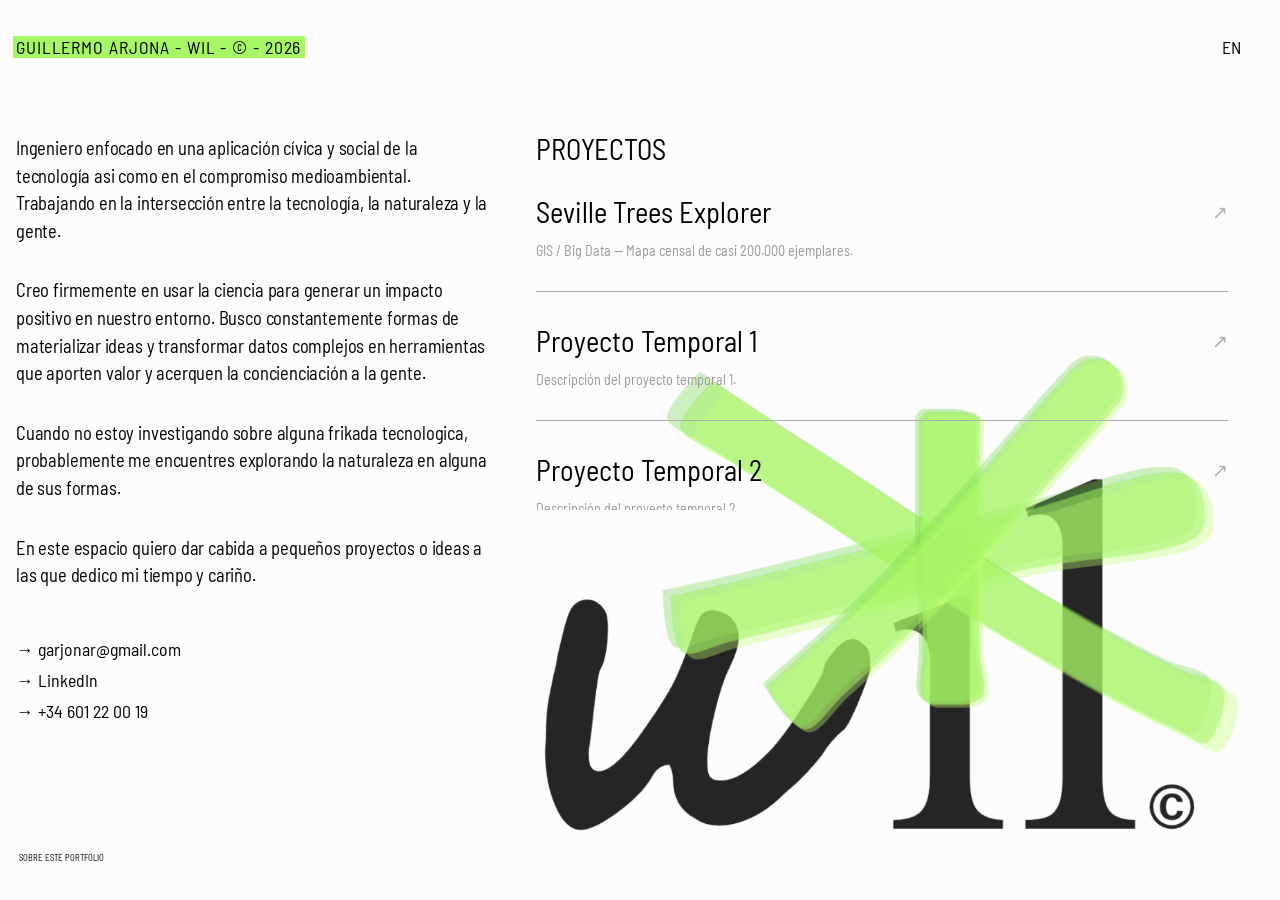
==== index.html @ d964efa2 "Initial commit" ====
<!DOCTYPE html>
<html lang="es">
<head>
    <meta charset="UTF-8">
    <meta name="viewport" content="width=device-width, initial-scale=1.0">
    <title>wil | Portfolio</title>
    <meta name="description" content="Portfolio web de Wili.">
    <!-- Favicon -->
    <link rel="icon" type="image/png" href="favicon.png">
    <!-- Fuente similar a Britanica Semi Condensed -->
    <link rel="preconnect" href="https://fonts.googleapis.com">
    <link rel="preconnect" href="https://fonts.gstatic.com" crossorigin>
    <link href="https://fonts.googleapis.com/css2?family=Barlow+Semi+Condensed:wght@400;500;600&display=swap" rel="stylesheet">
    <link rel="stylesheet" href="styles.css">
</head>
<body bgcolor="#FCFCFC">
    <header class="navbar">
        <div class="nav-container">
            <div class="nav-left nav-highlight">GUILLERMO ARJONA - WIL - © - 2026</div>
            <div class="nav-right">
                <button id="langToggle" class="lang-toggle">EN</button>
            </div>
        </div>
    </header>

    <main class="content-container">
        <div class="grid-row">
            <div class="column-text">
                <div class="text-block">
                    <h3 id="bio-1">Ingeniero enfocado en una aplicación cívica y social de la tecnología asi como en el compromiso medioambiental. Trabajando en la intersección entre la tecnología, la naturaleza y la gente.</h3>
                </div>
                
                <div class="text-block">
                    <h3 id="bio-2">Creo firmemente en usar la ciencia para generar un impacto positivo en nuestro entorno. Busco constantemente formas de materializar ideas y transformar datos complejos en herramientas que aporten valor y acerquen la concienciación a la gente.</h3>
                </div>

                <div class="text-block">
                    <h3 id="bio-3">Cuando no estoy investigando sobre alguna frikada tecnologica, probablemente me encuentres explorando la naturaleza en alguna de sus formas.</h3>
                </div>

                <div class="text-block">
                    <h3 id="bio-4">En este espacio quiero dar cabida a pequeños proyectos o ideas a las que dedico mi tiempo y cariño.</h3>
                </div>

                <div class="links-block">
                    <p class="arrow-link">→ <a href="#" id="copyEmail">garjonar@gmail.com</a></p>
                    <p class="arrow-link">→ <a href="https://www.linkedin.com/in/guillermo-arjona-ramos/" target="_blank" rel="noopener noreferrer">LinkedIn</a></p>
                    <p class="arrow-link">→ <a href="tel:+34601220019">+34 601 22 00 19</a></p>
                </div>
            </div>
            
            <div class="column-visuals">
                <div class="panel-label" id="projects-title">Proyectos</div>
                
                <div class="projects-list-container">
                    <div class="project-item">
                        <div class="pp-title">
                            <a href="https://wilarj.github.io/seville-trees-app/" target="_blank" rel="noopener noreferrer">Seville Trees Explorer <span>↗</span></a>
                        </div>
                        <div class="pp-meta" id="project-1-desc">GIS / Big Data — Mapa censal de casi 200.000 ejemplares.</div>
                    </div>

                    <div class="project-item">
                        <div class="pp-title">
                            <a href="#" target="_blank" rel="noopener noreferrer">Proyecto Temporal 1 <span>↗</span></a>
                        </div>
                        <div class="pp-meta">Descripción del proyecto temporal 1.</div>
                    </div>

                    <div class="project-item">
                        <div class="pp-title">
                            <a href="#" target="_blank" rel="noopener noreferrer">Proyecto Temporal 2 <span>↗</span></a>
                        </div>
                        <div class="pp-meta">Descripción del proyecto temporal 2.</div>
                    </div>

                    <div class="project-item">
                        <div class="pp-title">
                            <a href="#" target="_blank" rel="noopener noreferrer">Proyecto Temporal 3 <span>↗</span></a>
                        </div>
                        <div class="pp-meta">Descripción del proyecto temporal 3.</div>
                    </div>

                    <div class="project-item">
                        <div class="pp-title">
                            <a href="#" target="_blank" rel="noopener noreferrer">Proyecto Temporal 4 <span>↗</span></a>
                        </div>
                        <div class="pp-meta">Descripción del proyecto temporal 4.</div>
                    </div>
                </div>

                <div class="logo-container">
                    <img src="wili-logo.png" alt="Wili Logo" class="footer-logo">
                </div>
            </div>
        </div>
    </main>

    <div class="footer-link-container">
        <a href="about.html" id="about-link" class="lang-toggle" style="text-decoration: none;">Sobre este portfolio</a>
    </div>

    <script src="main.js"></script>
</body>
</html>
---- styles.css ----
/* CSS Clone Brutalista - Miggy Fajardo Style */

:root {
    --bg-color: #FCFCFC;
    --text-color: #000000;
    --text-muted: #999999;
    --text-light-muted: #AEAEAE;
    --font-primary: 'Britanica Semi Condensed', 'Britanica', 'Barlow Semi Condensed', -apple-system, sans-serif;
}

* {
    margin: 0;
    padding: 0;
    box-sizing: border-box;
}

body {
    background-color: var(--bg-color);
    color: var(--text-color);
    font-family: var(--font-primary);
    -webkit-font-smoothing: antialiased;
    -moz-osx-font-smoothing: grayscale;
    min-height: 100vh;
}

::selection {
    background: #A6F665;
    color: #000000;
}

/* Navbar */
.navbar {
    position: fixed;
    top: 0;
    left: 0;
    width: 100%;
    z-index: 100;
}

.nav-container {
    display: flex;
    justify-content: space-between;
    align-items: flex-start;
    font-size: 1.11rem;
    font-weight: 400;
    text-transform: uppercase;
    max-width: 1760px;
    padding-top: 2.22rem;
    padding-left: 1rem;
    padding-right: 2.22rem;
}

.nav-highlight {
    color: var(--text-color); 
    background-color: #A6F665;
    letter-spacing: 0.05em;
    padding: 0 0.2rem;
    margin-left: -0.2rem; /* Compensa el padding para que la letra empiece en la misma línea */
}

.nav-right {
    display: flex;
    align-items: center;
}

.lang-toggle {
    background: transparent;
    border: none;
    font-family: inherit;
    font-size: 1.11rem;
    font-weight: 400;
    color: var(--text-color);
    cursor: pointer;
    text-transform: uppercase;
    transition: background-color 0.2s, color 0.2s;
    padding: 0 0.2rem;
}

.lang-toggle:hover {
    background-color: #A6F665;
}

#about-link {
    font-size: 0.55rem;
}

/* Main Layout */
.content-container {
    padding-top: 15vh; /* Push below navbar */
    padding-left: 1rem;
    padding-right: 2.22rem;
    padding-bottom: 5rem;
    max-width: 1760px;
}

.grid-row {
    display: grid;
    grid-template-columns: 1fr;
    gap: 3rem; /* Reducido desde 4rem */
}

@media (min-width: 992px) {
    .grid-row {
        grid-template-columns: 4fr 6fr; /* Left col text, right col visuals/projects */
        gap: 3rem; /* Reducido desde 6rem */
    }
}

/* Typography & Content Blocks */
.text-block {
    margin-bottom: 2rem;
}

h3 {
    font-size: 1rem; /* 30% smaller than 1.4rem */
    line-height: 1.5;
    font-weight: 400;
    letter-spacing: -0.01em;
    transition: opacity 0.2s ease-in-out;
}

h3 a {
    color: var(--text-muted);
    text-decoration: none;
    transition: color 0.2s ease-in-out;
}

h3 a:hover {
    color: var(--text-color);
}

@media (min-width: 768px) {
    h3 {
        font-size: 1.15rem; /* 30% smaller than 1.66rem */
        line-height: 1.5;
    }
}

.links-block {
    margin-top: 3rem;
    display: flex;
    flex-direction: column;
    gap: 0.5rem;
}

.arrow-link {
    font-size: 1rem;
    font-weight: 400;
    color: var(--text-color);
}

@media (min-width: 768px) {
    .arrow-link {
        font-size: 1.11rem;
    }
}

.arrow-link a {
    color: var(--text-color);
    text-decoration: none;
    position: relative;
    padding-bottom: 2px;
}

.arrow-link a::after {
    content: '';
    position: absolute;
    bottom: 0;
    left: 0;
    width: 100%;
    height: 1px;
    background-color: var(--text-color);
    transform: scaleX(0);
    transform-origin: right;
    transition: transform 0.4s cubic-bezier(0.16, 1, 0.3, 1);
}

.arrow-link a:hover::after {
    transform: scaleX(1);
    transform-origin: left;
}

.arrow-link a.copied::after {
    transform: scaleX(1);
    background-color: #22c55e;
}
.arrow-link a.copied {
    color: #22c55e;
}

/* Projects Column */
.column-visuals {
    position: relative;
    min-height: 70vh; /* Asegura suficiente altura para mostrar la imagen de fondo */
}

.panel-label {
    font-size: 1.77rem;
    text-transform: uppercase;
    color: var(--text-color);
    margin-bottom: 2rem;
    line-height: 1;
    transition: opacity 0.2s ease-in-out;
    position: relative;
    z-index: 10;
}

.projects-list-container {
    max-height: 35vh; /* Reducido para que solo se vean unos 3 proyectos de un vistazo */
    overflow-y: auto;
    padding-right: 1rem;
    position: relative;
    z-index: 10;
}

/* Scrollbar styling para un toque más limpio */
.projects-list-container::-webkit-scrollbar {
    width: 6px;
}
.projects-list-container::-webkit-scrollbar-track {
    background: transparent;
}
.projects-list-container::-webkit-scrollbar-thumb {
    background-color: var(--text-light-muted);
}

.project-item {
    padding-bottom: 2rem;
    border-bottom: 1px solid var(--text-light-muted);
    margin-bottom: 2rem;
}

.project-item:last-child {
    border-bottom: none;
    margin-bottom: 0;
}

.pp-title a {
    font-size: 1.77rem;
    font-weight: 400;
    color: var(--text-color);
    text-decoration: none;
    display: flex;
    justify-content: space-between;
    align-items: center;
    transition: color 0.3s ease;
}

.pp-title a:hover {
    color: var(--text-muted);
}

.pp-title span {
    font-size: 1.2rem;
    color: var(--text-light-muted);
}

.pp-meta {
    margin-top: 0.8rem;
    font-size: 0.88rem;
    color: var(--text-muted);
    transition: opacity 0.2s ease-in-out;
}

/* Logo */
.logo-container {
    position: absolute;
    bottom: -5rem; /* Ajuste para que se solape visualmente por debajo */
    left: 0;
    width: 100%;
    z-index: 1;
    pointer-events: none; /* Para que no estorbe al ratón */
}

.footer-logo {
    max-width: 100%;
    width: 100%;
    height: auto;
}

/* Footer Link */
.footer-link-container {
    position: fixed;
    bottom: 2.22rem;
    left: 1rem;
    z-index: 100;
}
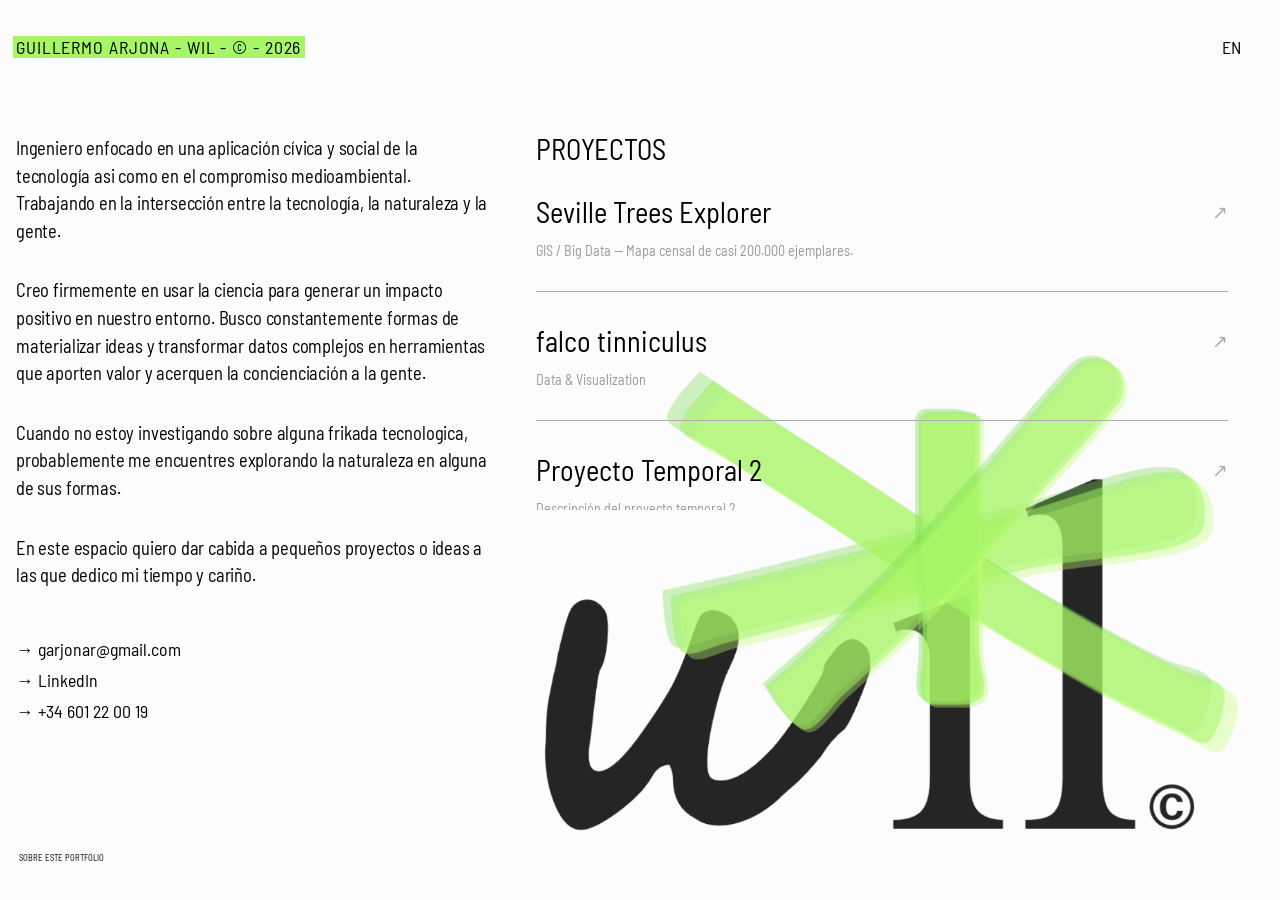
==== commit 025ee5cd: "Add falco tinniculus project" ====
--- a/index.html
+++ b/index.html
@@ -62,9 +62,9 @@
 
                     <div class="project-item">
                         <div class="pp-title">
-                            <a href="#" target="_blank" rel="noopener noreferrer">Proyecto Temporal 1 <span>↗</span></a>
+                            <a href="https://wilarj.github.io/kestrel-tracking/" target="_blank" rel="noopener noreferrer">falco tinniculus <span>↗</span></a>
                         </div>
-                        <div class="pp-meta">Descripción del proyecto temporal 1.</div>
+                        <div class="pp-meta" id="project-2-desc">Data & Visualization</div>
                     </div>
 
                     <div class="project-item">
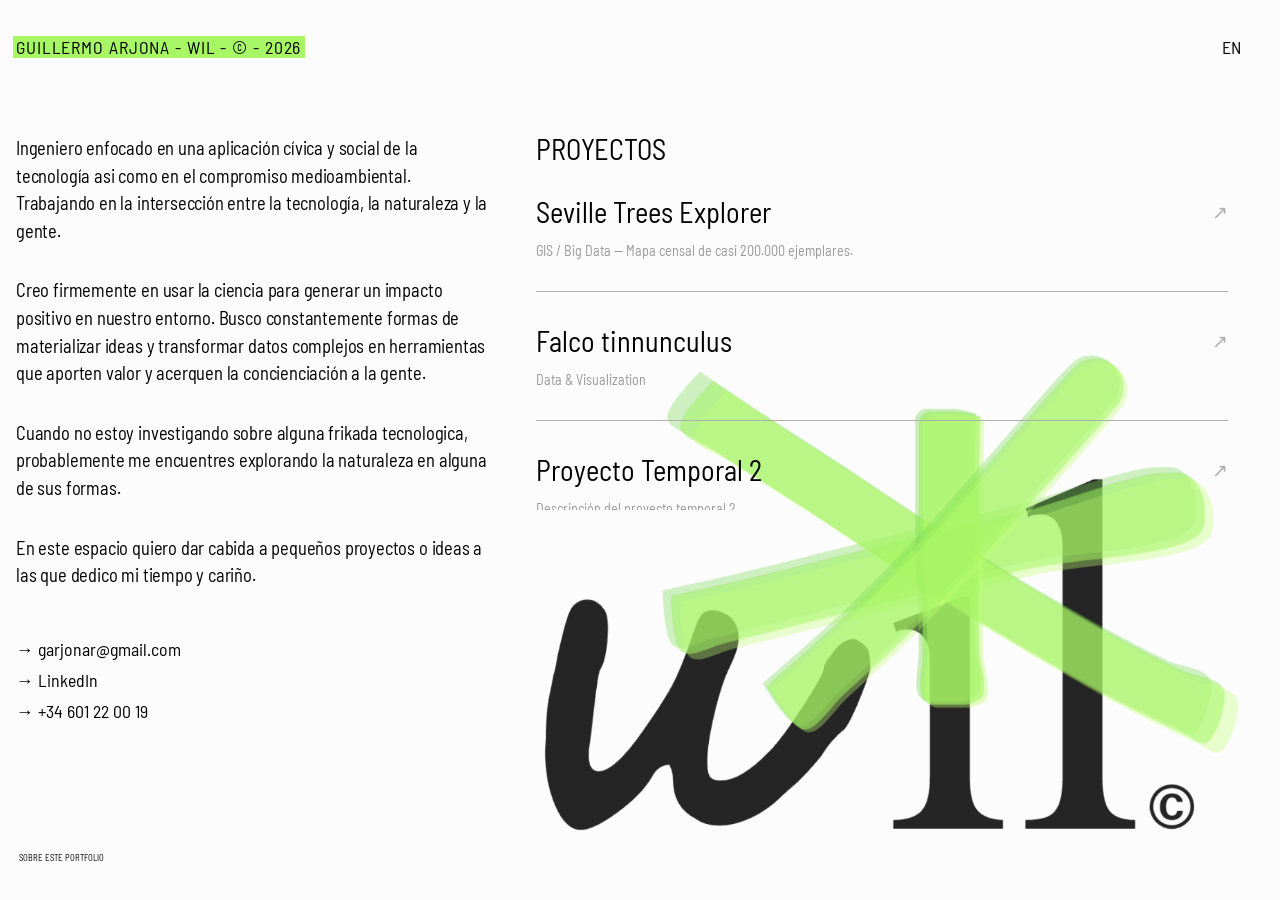
==== commit acd555d6: "Fix project capitalization" ====
--- a/index.html
+++ b/index.html
@@ -62,7 +62,7 @@
 
                     <div class="project-item">
                         <div class="pp-title">
-                            <a href="https://wilarj.github.io/kestrel-tracking/" target="_blank" rel="noopener noreferrer">falco tinniculus <span>↗</span></a>
+                            <a href="https://wilarj.github.io/kestrel-tracking/" target="_blank" rel="noopener noreferrer">Falco tinnunculus <span>↗</span></a>
                         </div>
                         <div class="pp-meta" id="project-2-desc">Data & Visualization</div>
                     </div>
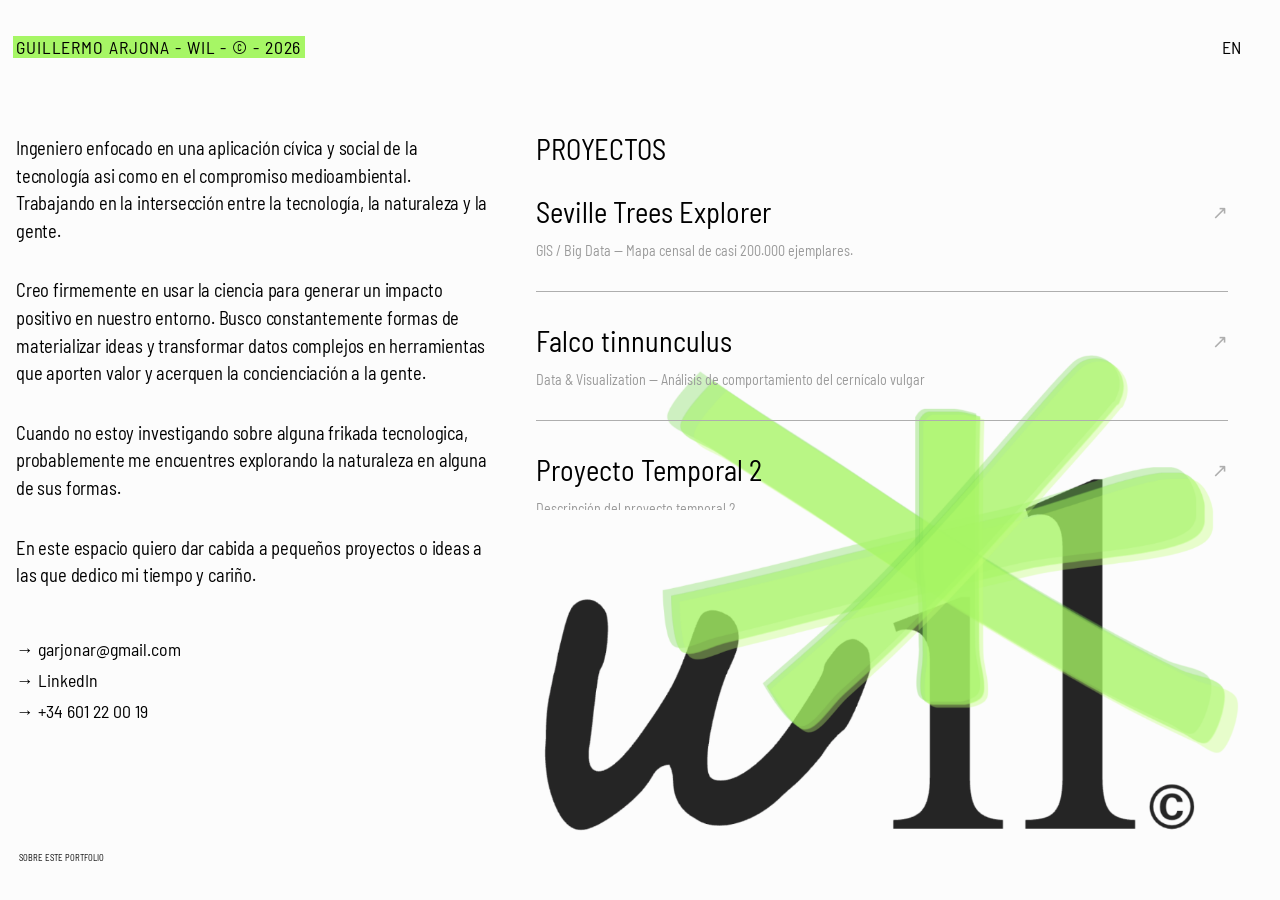
==== commit 3732861f: "Update project description" ====
--- a/index.html
+++ b/index.html
@@ -64,7 +64,7 @@
                         <div class="pp-title">
                             <a href="https://wilarj.github.io/kestrel-tracking/" target="_blank" rel="noopener noreferrer">Falco tinnunculus <span>↗</span></a>
                         </div>
-                        <div class="pp-meta" id="project-2-desc">Data & Visualization</div>
+                        <div class="pp-meta" id="project-2-desc">Data & Visualization — Análisis de comportamiento del cernícalo vulgar</div>
                     </div>
 
                     <div class="project-item">
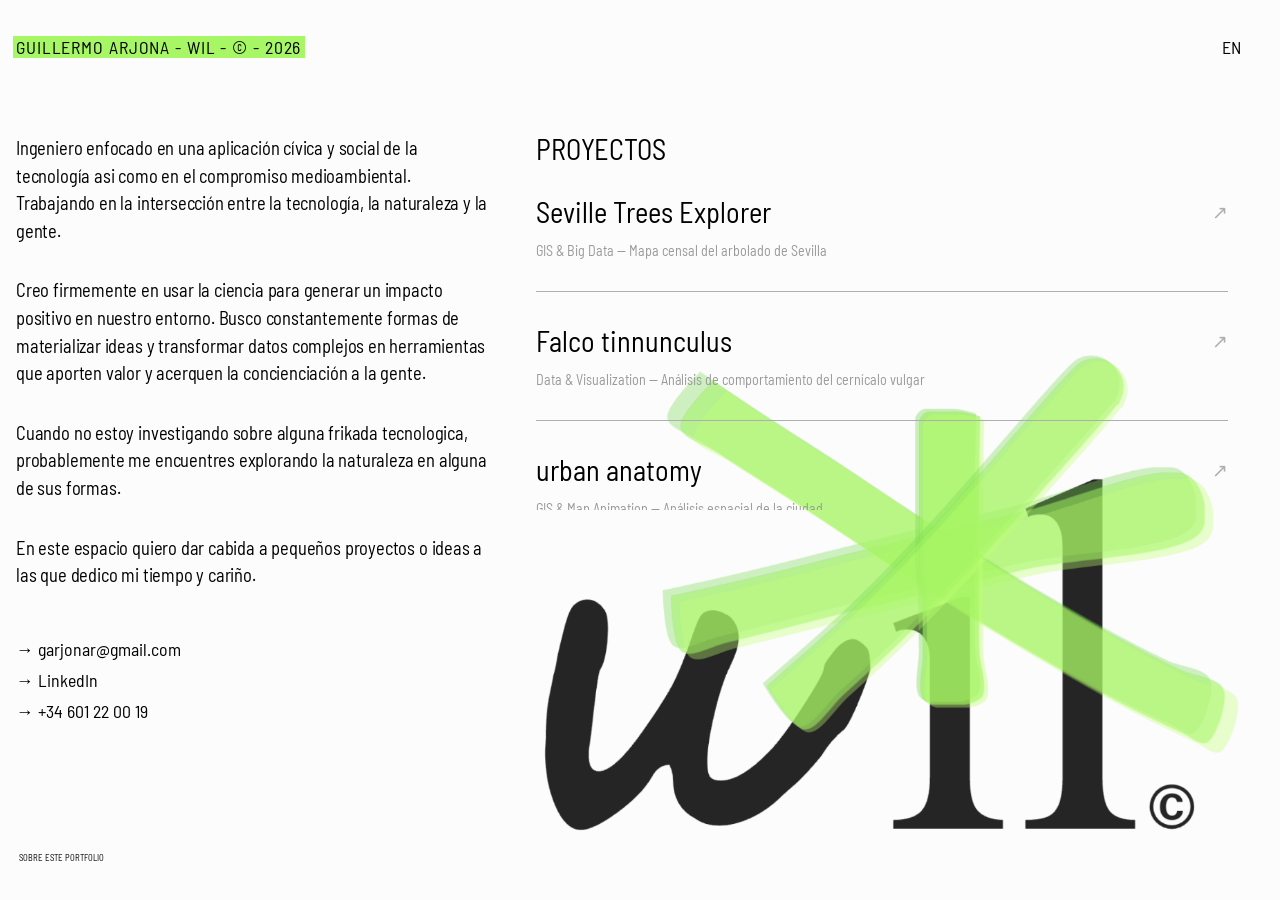
==== commit d3a6f1d4: "Add urban anatomy project and cleanup temporary projects" ====
--- a/index.html
+++ b/index.html
@@ -57,7 +57,7 @@
                         <div class="pp-title">
                             <a href="https://wilarj.github.io/seville-trees-app/" target="_blank" rel="noopener noreferrer">Seville Trees Explorer <span>↗</span></a>
                         </div>
-                        <div class="pp-meta" id="project-1-desc">GIS / Big Data — Mapa censal de casi 200.000 ejemplares.</div>
+                        <div class="pp-meta" id="project-1-desc">GIS & Big Data — Mapa censal del arbolado de Sevilla</div>
                     </div>
 
                     <div class="project-item">
@@ -69,23 +69,9 @@
 
                     <div class="project-item">
                         <div class="pp-title">
-                            <a href="#" target="_blank" rel="noopener noreferrer">Proyecto Temporal 2 <span>↗</span></a>
+                            <a href="https://WilArj.github.io/urban-anatomy/" target="_blank" rel="noopener noreferrer">urban anatomy <span>↗</span></a>
                         </div>
-                        <div class="pp-meta">Descripción del proyecto temporal 2.</div>
-                    </div>
-
-                    <div class="project-item">
-                        <div class="pp-title">
-                            <a href="#" target="_blank" rel="noopener noreferrer">Proyecto Temporal 3 <span>↗</span></a>
-                        </div>
-                        <div class="pp-meta">Descripción del proyecto temporal 3.</div>
-                    </div>
-
-                    <div class="project-item">
-                        <div class="pp-title">
-                            <a href="#" target="_blank" rel="noopener noreferrer">Proyecto Temporal 4 <span>↗</span></a>
-                        </div>
-                        <div class="pp-meta">Descripción del proyecto temporal 4.</div>
+                        <div class="pp-meta" id="project-3-desc">GIS & Map Animation — Análisis espacial de la ciudad</div>
                     </div>
                 </div>
 
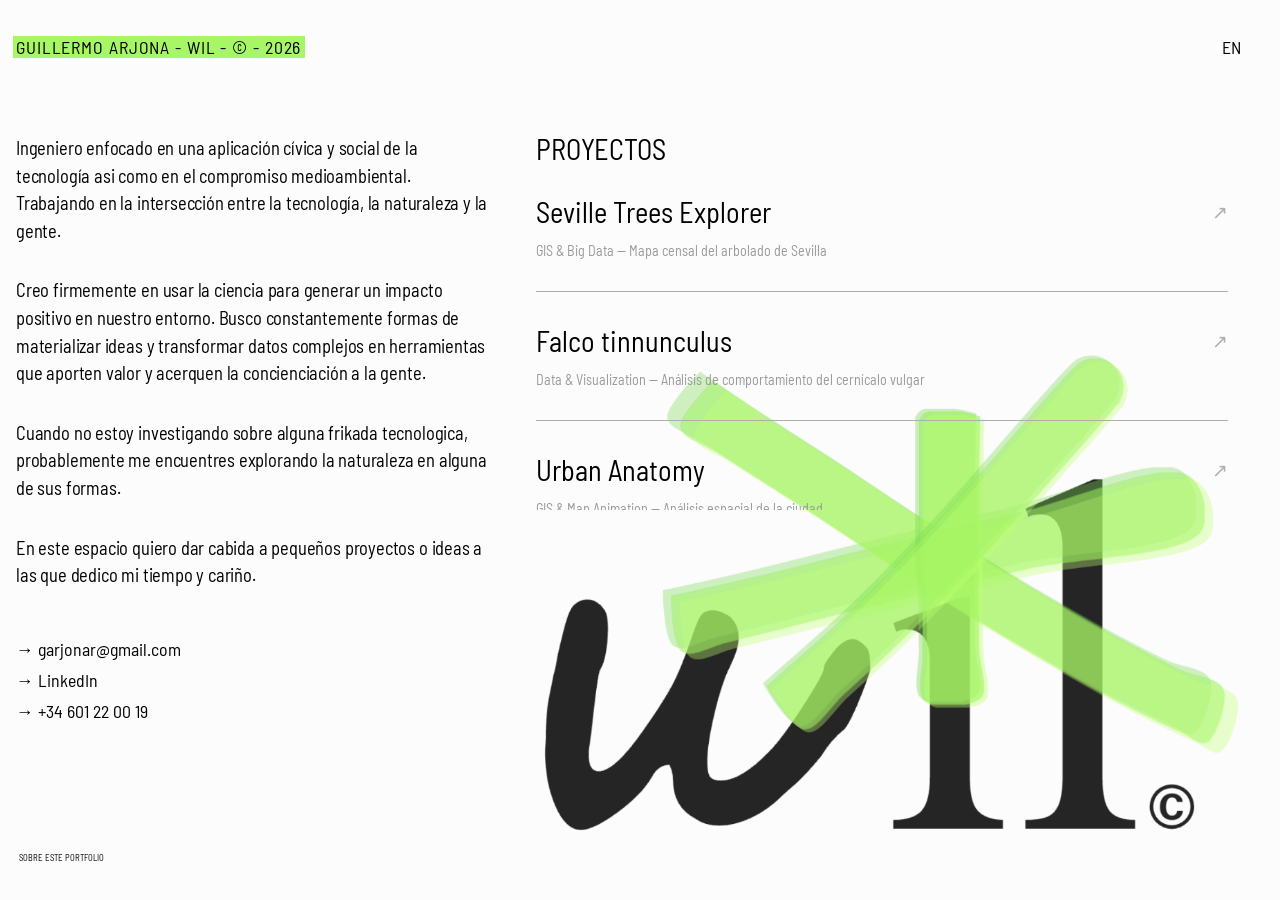
==== commit 60f95eb1: "Capitalize Urban Anatomy" ====
--- a/index.html
+++ b/index.html
@@ -69,7 +69,7 @@
 
                     <div class="project-item">
                         <div class="pp-title">
-                            <a href="https://WilArj.github.io/urban-anatomy/" target="_blank" rel="noopener noreferrer">urban anatomy <span>↗</span></a>
+                            <a href="https://WilArj.github.io/urban-anatomy/" target="_blank" rel="noopener noreferrer">Urban Anatomy <span>↗</span></a>
                         </div>
                         <div class="pp-meta" id="project-3-desc">GIS & Map Animation — Análisis espacial de la ciudad</div>
                     </div>
